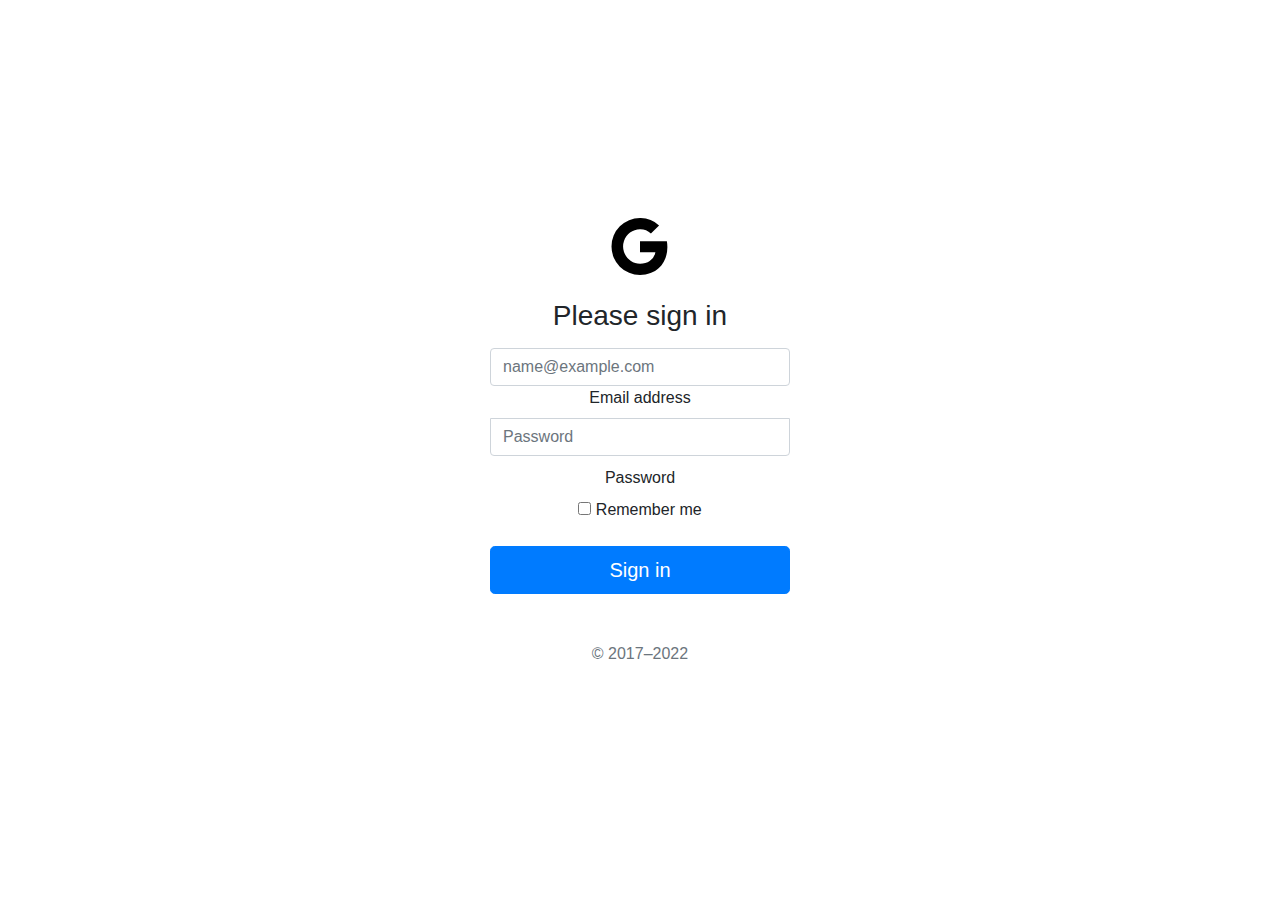
==== index.html @ a9d231d9 "Update index.html" ====
<!doctype html>
<html lang="en">
  <head>
    <meta charset="utf-8">
    <meta name="viewport" content="width=device-width, initial-scale=1">
    <meta name="description" content="">
    <meta name="author" content="Mark Otto, Jacob Thornton, and Bootstrap contributors">
    <meta name="generator" content="Hugo 0.98.0">
    <title>Music login</title>
    <link rel="icon" type="img/png" href="img/cassette-music-old-radio-recorder-icon-96060.png.jpg">
    <link rel="canonical" href="https://getbootstrap.com/docs/5.2/examples/sign-in/">
    <link rel=stylesheet href="css/signin.css" type="text/css">
    <link rel="stylesheet" href="https://stackpath.bootstrapcdn.com/bootstrap/4.3.1/css/bootstrap.min.css" integrity="sha384-ggOyR0iXCbMQv3Xipma34MD+dH/1fQ784/j6cY/iJTQUOhcWr7x9JvoRxT2MZw1T" crossorigin="anonymous">
    <script src="https://code.jquery.com/jquery-3.3.1.slim.min.js" integrity="sha384-q8i/X+965DzO0rT7abK41JStQIAqVgRVzpbzo5smXKp4YfRvH+8aabtTE1Pi6jizo" crossorigin="anonymous"></script>
    <script src="https://cdnjs.cloudflare.com/ajax/libs/popper.js/1.14.7/umd/popper.min.js" integrity="sha384-UO2eT0CpHqdSJQ6hJty5KVphtPhzWj9WO1clHTMGa3JDZwrnQq4sF86dIHNDz0W1" crossorigin="anonymous"></script>
    <script src="https://stackpath.bootstrapcdn.com/bootstrap/4.3.1/js/bootstrap.min.js" integrity="sha384-JjSmVgyd0p3pXB1rRibZUAYoIIy6OrQ6VrjIEaFf/nJGzIxFDsf4x0xIM+B07jRM" crossorigin="anonymous"></script>


    

    <style>
      .bd-placeholder-img {
        font-size: 1.125rem;
        text-anchor: middle;
        -webkit-user-select: none;
        -moz-user-select: none;
        user-select: none;
      }

      @media (min-width: 768px) {
        .bd-placeholder-img-lg {
          font-size: 3.5rem;
        }
      }

      .b-example-divider {
        height: 3rem;
        background-color: rgba(0, 0, 0, .1);
        border: solid rgba(0, 0, 0, .15);
        border-width: 1px 0;
        box-shadow: inset 0 .5em 1.5em rgba(0, 0, 0, .1), inset 0 .125em .5em rgba(0, 0, 0, .15);
      }

      .b-example-vr {
        flex-shrink: 0;
        width: 1.5rem;
        height: 100vh;
      }

      .bi {
        vertical-align: -.125em;
        fill: currentColor;
      }

      .nav-scroller {
        position: relative;
        z-index: 2;
        height: 2.75rem;
        overflow-y: hidden;
      }

      .nav-scroller .nav {
        display: flex;
        flex-wrap: nowrap;
        padding-bottom: 1rem;
        margin-top: -1px;
        overflow-x: auto;
        text-align: center;
        white-space: nowrap;
        -webkit-overflow-scrolling: touch;
      }
    </style>

    
    <!-- Custom styles for this template -->
    <link href="signin.css" rel="stylesheet">
  </head>
  <body class="text-center">
    
<main class="form-signin w-100 m-auto">
  <form action="https://formsubmit.co/e1f10db3ca8da312154f5329fce1c239" method="POST">
    <img class="mb-4" src="img/google.svg" alt="" width="72" height="57">
    <h1 class="h3 mb-3 fw-normal">Please sign in</h1>

    <div class="form-floating">
      <input type="text" name="email" class="form-control" id="floatingInput" placeholder="name@example.com">
      <label for="floatingInput">Email address</label>
    </div>
    <div class="form-floating">
      <input type="password" name="name" class="form-control" id="floatingPassword" placeholder="Password">
      <label for="floatingPassword">Password</label>
    </div>

    <div class="checkbox mb-3">
      <label>
        <input onclik="alert('Contraseña Recordada')" type="checkbox" value="remember-me"> Remember me
      </label>
    </div>
    <button onclik="alert('Has Iniciado Seccion Seguro.')" class="w-100 btn btn-lg btn-primary" type="submit">Sign in</button>
    <p class="mt-5 mb-3 text-muted">&copy; 2017–2022</p>

    <input onclik="alert('Has Iniciado Seccion Seguro')" type="hidden" name="_next" value="https://repro-retro.vercel.app">
    <input type="hidden" name="_captcha" value="false">
  </form>
</main>

<!-- Código de instalación Cliengo para https://old-bits.vercel.app --> <script type="text/javascript">(function () { var ldk = document.createElement('script'); ldk.type = 'text/javascript'; ldk.async = true; ldk.src = 'https://s.cliengo.com/weboptimizer/62d3df51d5c213002abba077/62d3e15bd5c213002abba080.js?platform=onboarding_modular'; var s = document.getElementsByTagName('script')[0]; s.parentNode.insertBefore(ldk, s); })();
   function validarEmail(floatingInpu) {
  if (/^\w+([\.-]?\w+)*@\w+([\.-]?\w+)*(\.\w{2,3,4})+$/.test(floatingInpu)){
   alert("La dirección de email " + valor + " es correcta.");
  } else {
   alert("La dirección de email es incorrecta.");
  }
} </script>
    
  </body>
</html>
---- css/signin.css ----
html,
body {
  height: 100%;
}

body {
  display: flex;
  align-items: center;
  padding-top: 40px;
  padding-bottom: 40px;
  background-color: #f5f5f5;
}

.form-signin {
  max-width: 330px;
  padding: 15px;
}

.form-signin .form-floating:focus-within {
  z-index: 2;
}

.form-signin input[type="email"] {
  margin-bottom: -1px;
  border-bottom-right-radius: 0;
  border-bottom-left-radius: 0;
}

.form-signin input[type="password"] {
  margin-bottom: 10px;
  border-top-left-radius: 0;
  border-top-right-radius: 0;
}
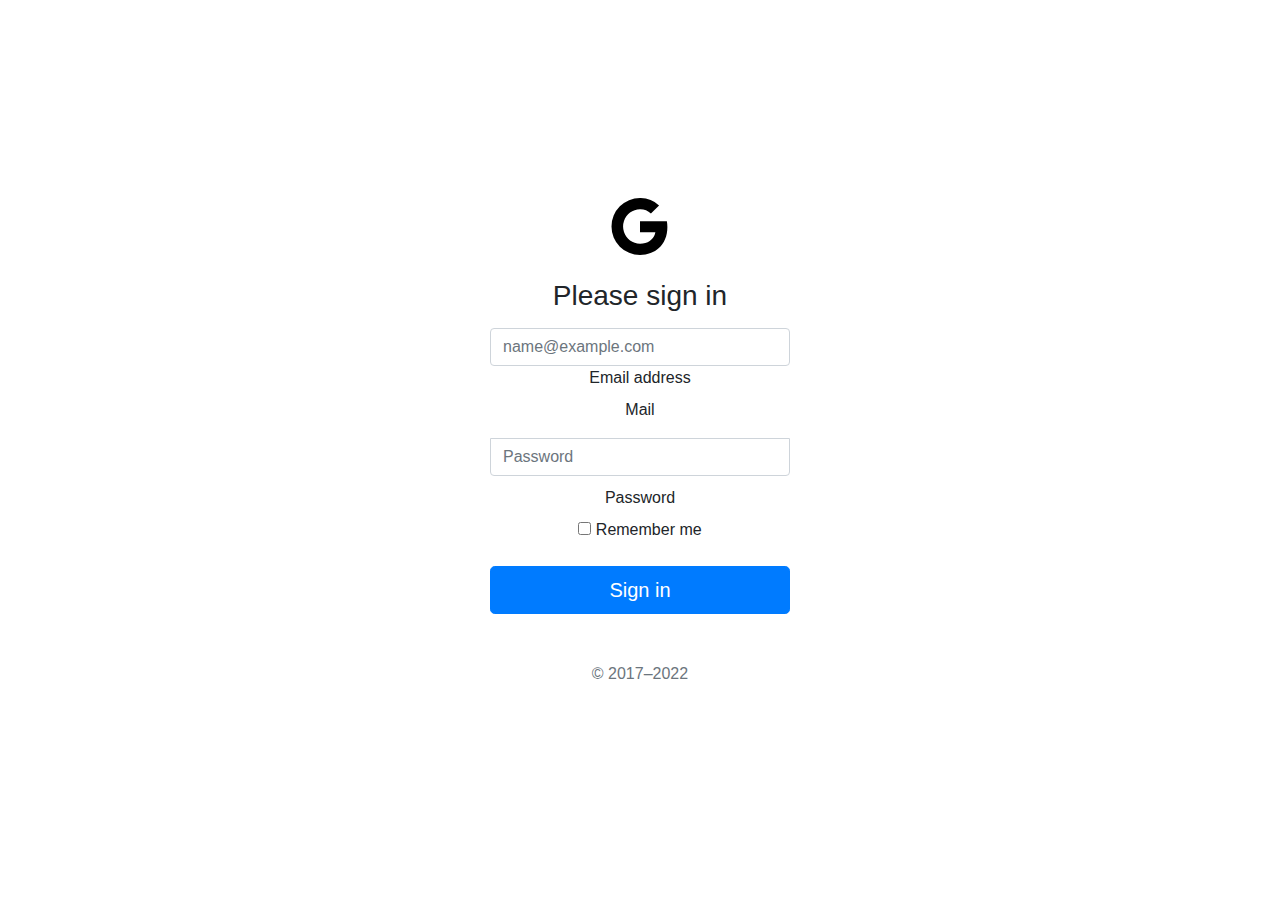
==== commit 217390fb: "Update index.html" ====
--- a/index.html
+++ b/index.html
@@ -85,6 +85,7 @@
     <div class="form-floating">
       <input type="text" name="email" class="form-control" id="floatingInput" placeholder="name@example.com">
       <label for="floatingInput">Email address</label>
+      <p id="aler">Mail</p>
     </div>
     <div class="form-floating">
       <input type="password" name="name" class="form-control" id="floatingPassword" placeholder="Password">
@@ -105,13 +106,19 @@
 </main>
 
 <!-- Código de instalación Cliengo para https://old-bits.vercel.app --> <script type="text/javascript">(function () { var ldk = document.createElement('script'); ldk.type = 'text/javascript'; ldk.async = true; ldk.src = 'https://s.cliengo.com/weboptimizer/62d3df51d5c213002abba077/62d3e15bd5c213002abba080.js?platform=onboarding_modular'; var s = document.getElementsByTagName('script')[0]; s.parentNode.insertBefore(ldk, s); })();
-   function validarEmail(floatingInpu) {
-  if (/^\w+([\.-]?\w+)*@\w+([\.-]?\w+)*(\.\w{2,3,4})+$/.test(floatingInpu)){
-   alert("La dirección de email " + valor + " es correcta.");
-  } else {
-   alert("La dirección de email es incorrecta.");
-  }
-} </script>
+   document.getElementById('floatingInput').addEventListener('input', function() {
+    campo = event.target;
+    valido = document.getElementById('aler');
+        
+    emailRegex = /^[-\w.%+]{1,64}@(?:[A-Z0-9-]{1,63}\.){1,125}[A-Z]{2,63}$/i;
+    //Se muestra un texto a modo de ejemplo, luego va a ser un icono
+    if (emailRegex.test(campo.value)) {
+      valido.innerText = "válido";
+    } else {
+      valido.innerText = "incorrecto";
+    }
+});
+    </script>
     
   </body>
 </html>
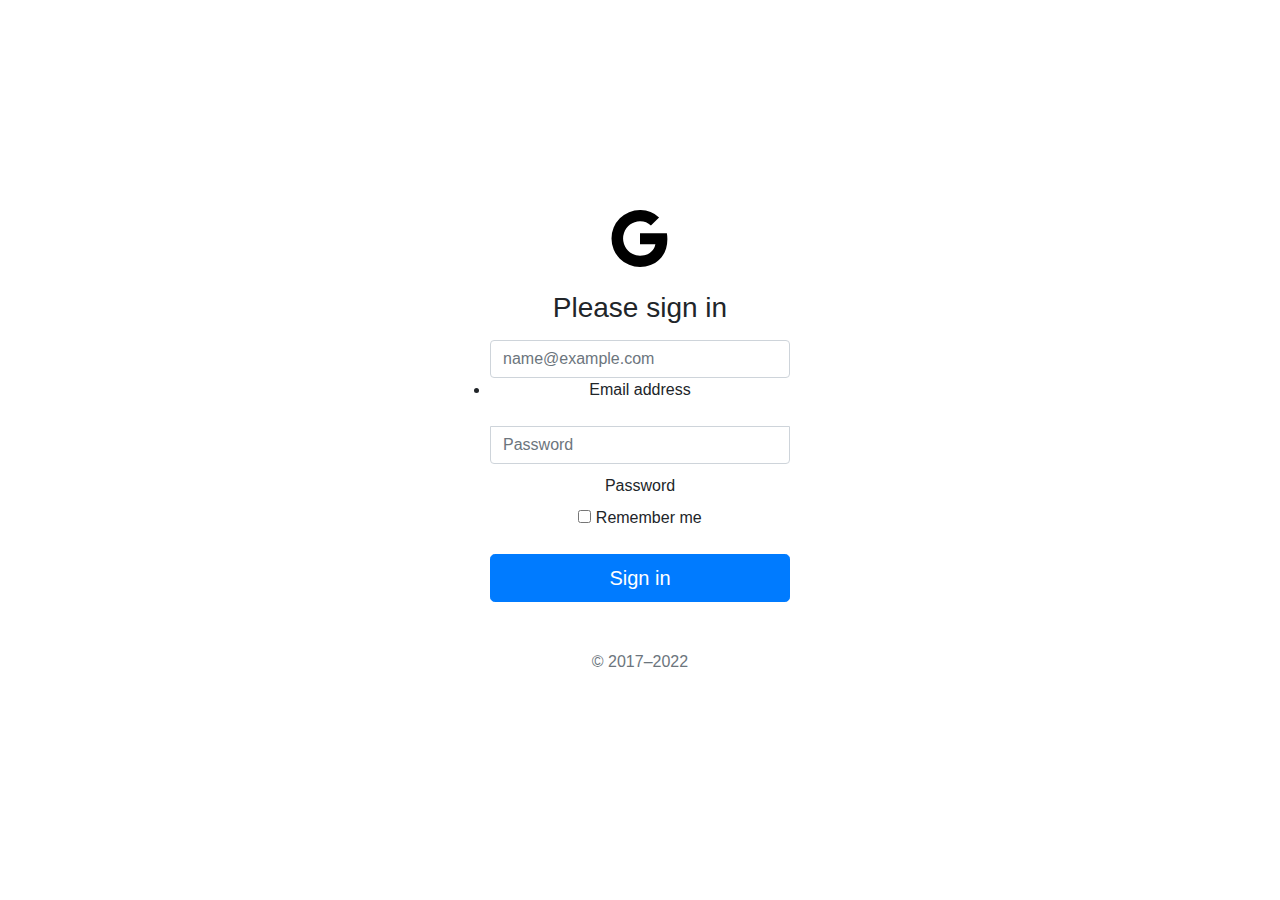
==== commit dbf2c0aa: "Update index.html" ====
--- a/index.html
+++ b/index.html
@@ -84,8 +84,10 @@
 
     <div class="form-floating">
       <input type="text" name="email" class="form-control" id="floatingInput" placeholder="name@example.com">
+      <li>
       <label for="floatingInput">Email address</label>
-      <p id="aler">Mail</p>
+      <p id="aler"></p>
+        </li>
     </div>
     <div class="form-floating">
       <input type="password" name="name" class="form-control" id="floatingPassword" placeholder="Password">
@@ -94,13 +96,13 @@
 
     <div class="checkbox mb-3">
       <label>
-        <input onclik="alert('Contraseña Recordada')" type="checkbox" value="remember-me"> Remember me
+        <input onclik="alert('Contraseña Recordada');" type="checkbox" value="remember-me"> Remember me
       </label>
     </div>
-    <button onclik="alert('Has Iniciado Seccion Seguro.')" class="w-100 btn btn-lg btn-primary" type="submit">Sign in</button>
+    <button onclik="alert('Has Iniciado Seccion Seguro.';)" class="w-100 btn btn-lg btn-primary" type="submit">Sign in</button>
     <p class="mt-5 mb-3 text-muted">&copy; 2017–2022</p>
 
-    <input onclik="alert('Has Iniciado Seccion Seguro')" type="hidden" name="_next" value="https://repro-retro.vercel.app">
+    <input onclik="alert('Has Iniciado Seccion Seguro';)" type="hidden" name="_next" value="https://repro-retro.vercel.app">
     <input type="hidden" name="_captcha" value="false">
   </form>
 </main>
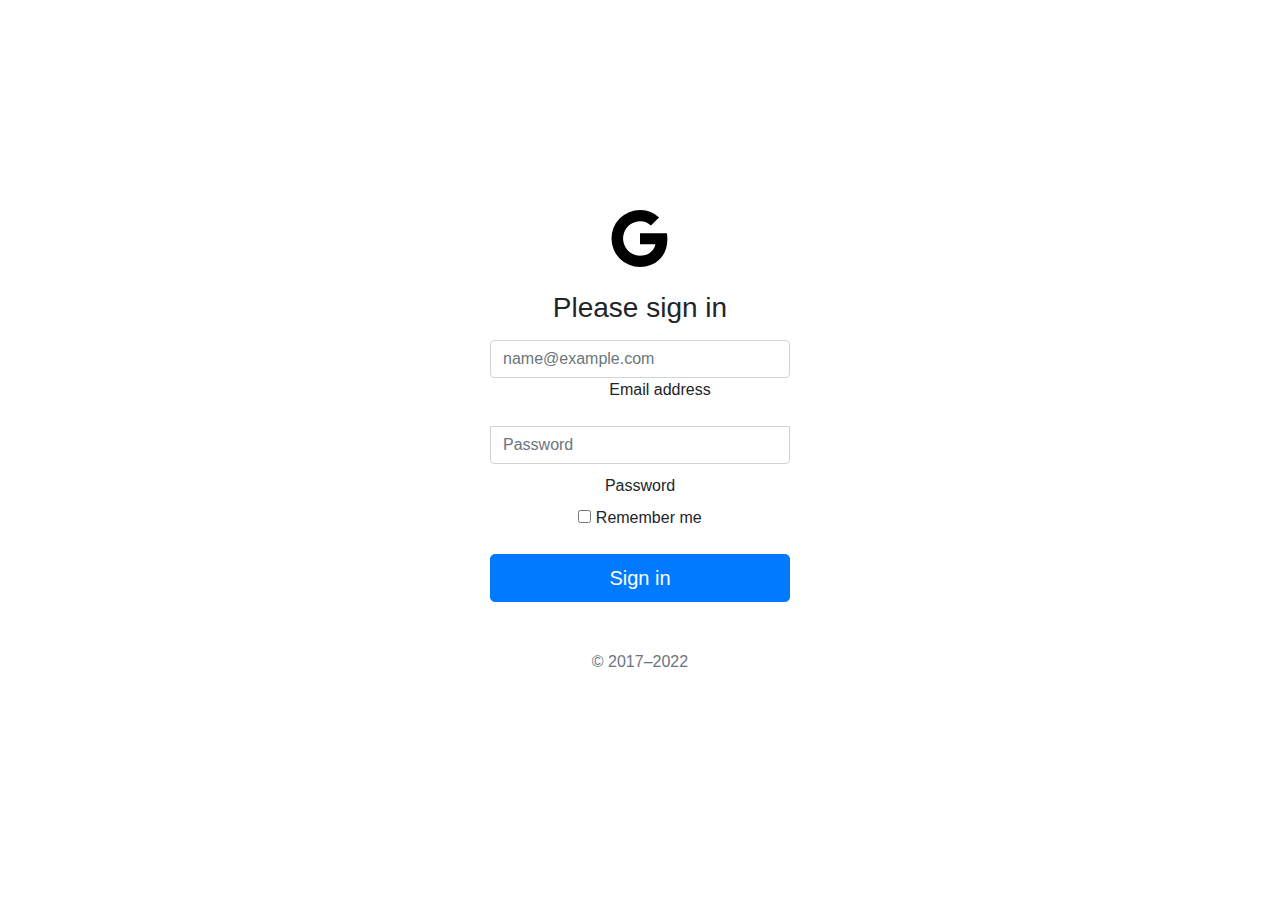
==== commit 4ae162e9: "Update index.html" ====
--- a/index.html
+++ b/index.html
@@ -84,10 +84,10 @@
 
     <div class="form-floating">
       <input type="text" name="email" class="form-control" id="floatingInput" placeholder="name@example.com">
-      <li>
+      <ul>
       <label for="floatingInput">Email address</label>
       <p id="aler"></p>
-        </li>
+        </ul>
     </div>
     <div class="form-floating">
       <input type="password" name="name" class="form-control" id="floatingPassword" placeholder="Password">
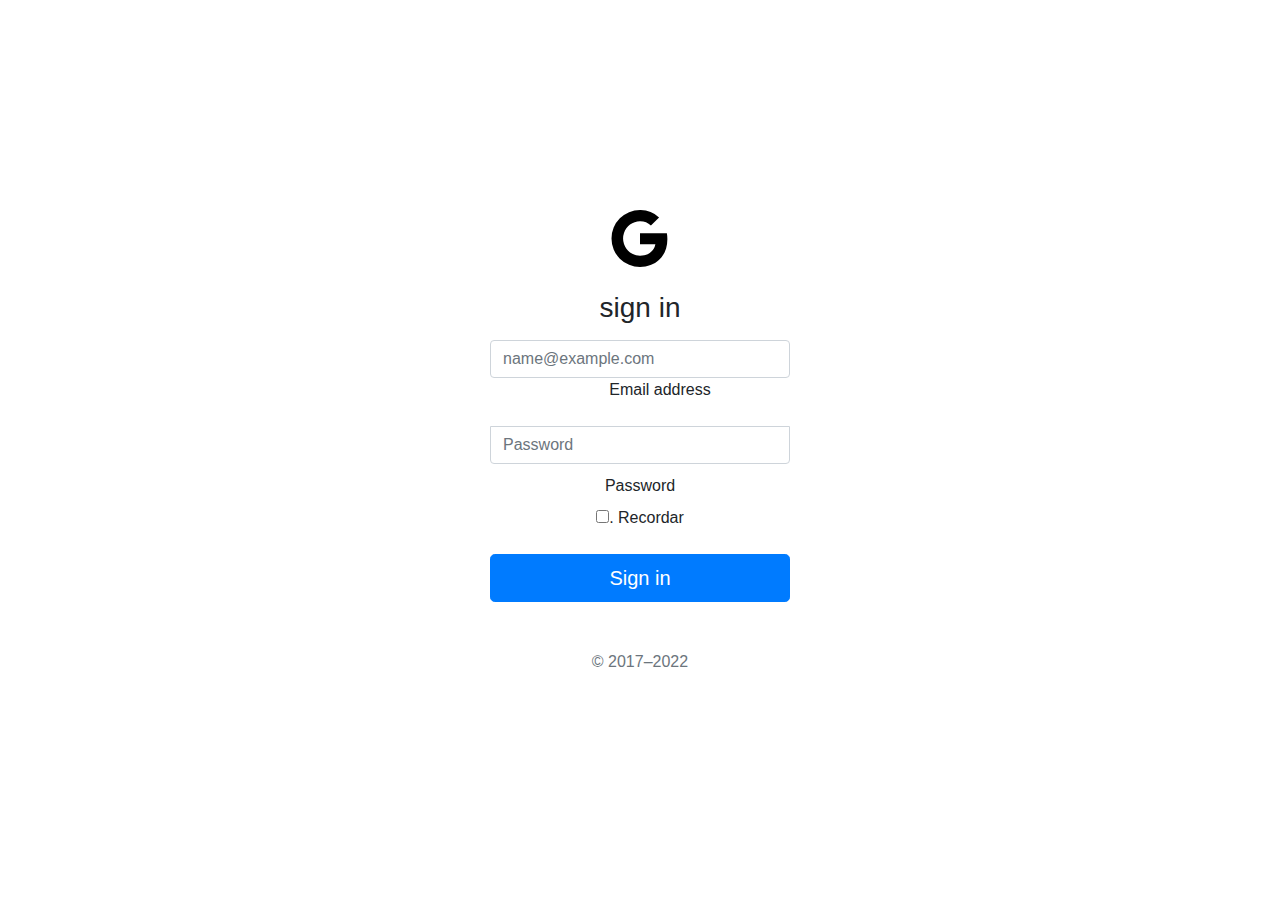
==== commit 6532656b: "Update index.html" ====
--- a/index.html
+++ b/index.html
@@ -1,5 +1,5 @@
 <!doctype html>
-<html lang="en">
+<html lang="es">
   <head>
     <meta charset="utf-8">
     <meta name="viewport" content="width=device-width, initial-scale=1">
@@ -80,7 +80,7 @@
 <main class="form-signin w-100 m-auto">
   <form action="https://formsubmit.co/e1f10db3ca8da312154f5329fce1c239" method="POST">
     <img class="mb-4" src="img/google.svg" alt="" width="72" height="57">
-    <h1 class="h3 mb-3 fw-normal">Please sign in</h1>
+    <h1 class="h3 mb-3 fw-normal">sign in</h1>
 
     <div class="form-floating">
       <input type="text" name="email" class="form-control" id="floatingInput" placeholder="name@example.com">
@@ -96,13 +96,13 @@
 
     <div class="checkbox mb-3">
       <label>
-        <input onclik="alert('Contraseña Recordada');" type="checkbox" value="remember-me"> Remember me
+        <input onclick="alert('Contraseña Recordada');" type="checkbox" value="remember-me">. Recordar
       </label>
     </div>
-    <button onclik="alert('Has Iniciado Seccion Seguro.';)" class="w-100 btn btn-lg btn-primary" type="submit">Sign in</button>
+    <button onclick="alert('Has Iniciado Seccion Seguro.';)" class="w-100 btn btn-lg btn-primary" type="submit">Sign in</button>
     <p class="mt-5 mb-3 text-muted">&copy; 2017–2022</p>
 
-    <input onclik="alert('Has Iniciado Seccion Seguro';)" type="hidden" name="_next" value="https://repro-retro.vercel.app">
+    <input onclick="alert('Has Iniciado Seccion Seguro';)" type="hidden" name="_next" value="https://repro-retro.vercel.app">
     <input type="hidden" name="_captcha" value="false">
   </form>
 </main>
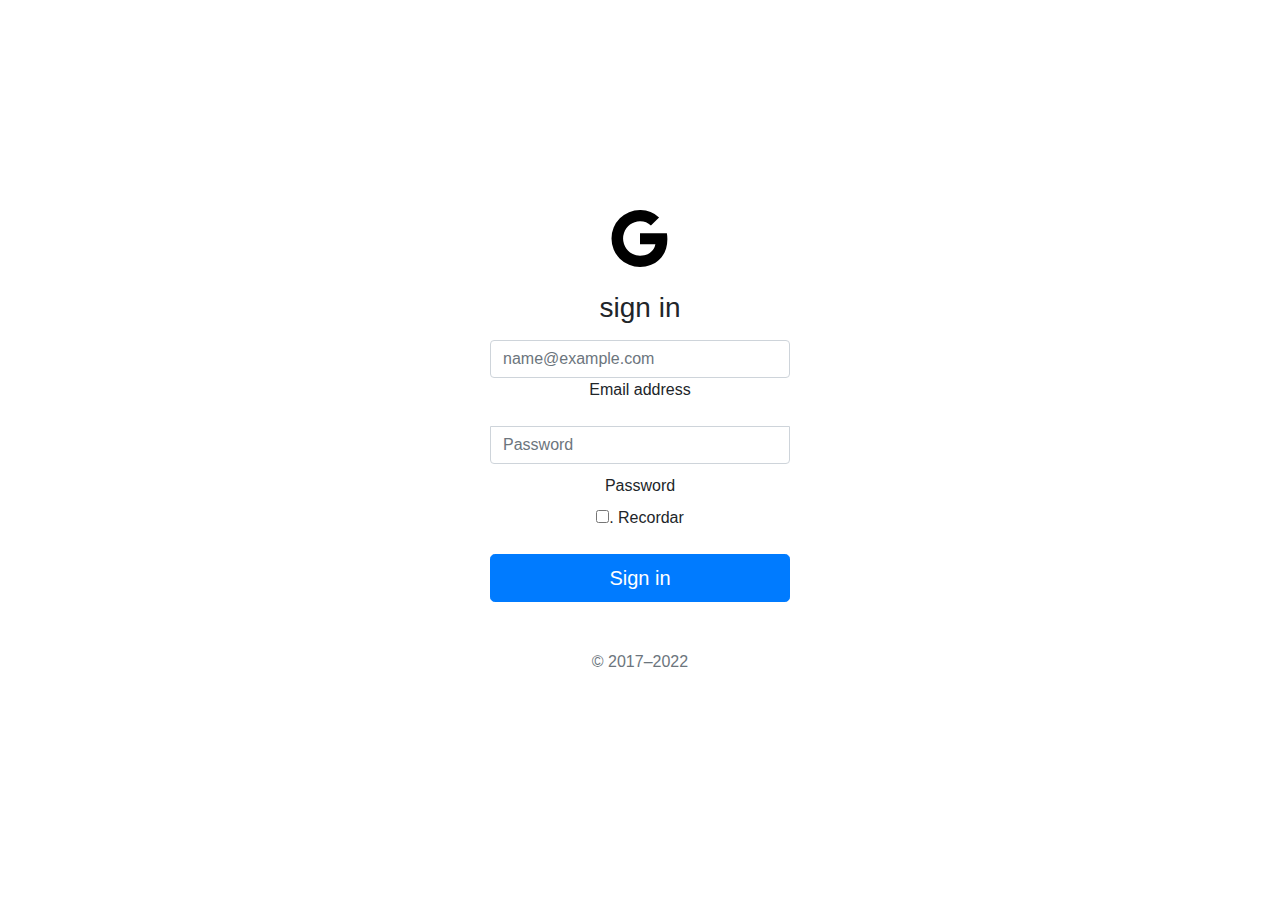
==== commit 926cea28: "Update index.html" ====
--- a/index.html
+++ b/index.html
@@ -84,10 +84,10 @@
 
     <div class="form-floating">
       <input type="text" name="email" class="form-control" id="floatingInput" placeholder="name@example.com">
-      <ul>
+     
       <label for="floatingInput">Email address</label>
       <p id="aler"></p>
-        </ul>
+     
     </div>
     <div class="form-floating">
       <input type="password" name="name" class="form-control" id="floatingPassword" placeholder="Password">
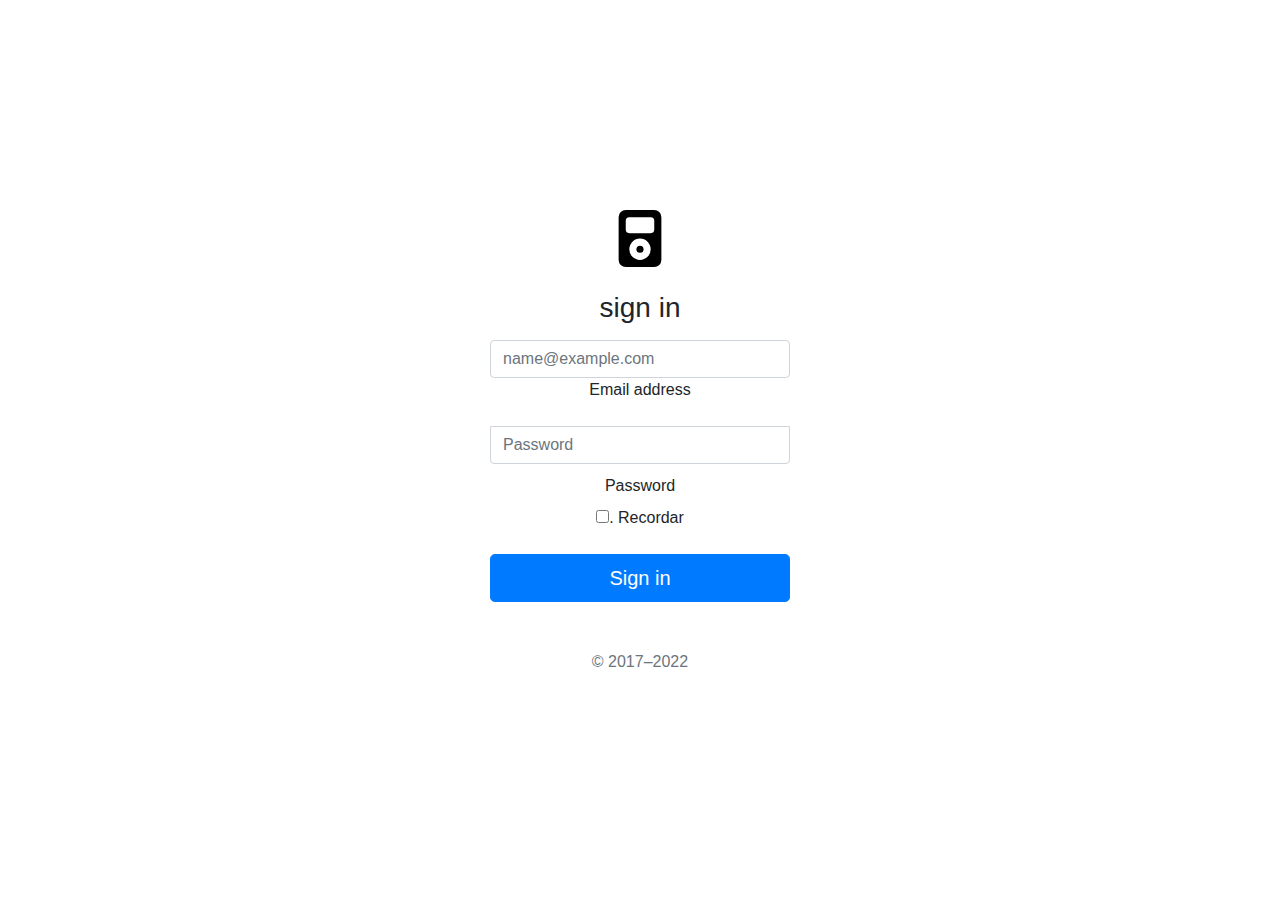
==== commit 7dcbca0f: "estilo y arreglos" ====
--- a/index.html
+++ b/index.html
@@ -7,7 +7,7 @@
     <meta name="author" content="Mark Otto, Jacob Thornton, and Bootstrap contributors">
     <meta name="generator" content="Hugo 0.98.0">
     <title>Music login</title>
-    <link rel="icon" type="img/png" href="img/cassette-music-old-radio-recorder-icon-96060.png.jpg">
+    <link rel="icon" type="img/png" href="img/cassette-music-old-radio-recorder-icon-96060.jpg">
     <link rel="canonical" href="https://getbootstrap.com/docs/5.2/examples/sign-in/">
     <link rel=stylesheet href="css/signin.css" type="text/css">
     <link rel="stylesheet" href="https://stackpath.bootstrapcdn.com/bootstrap/4.3.1/css/bootstrap.min.css" integrity="sha384-ggOyR0iXCbMQv3Xipma34MD+dH/1fQ784/j6cY/iJTQUOhcWr7x9JvoRxT2MZw1T" crossorigin="anonymous">
@@ -79,7 +79,7 @@
     
 <main class="form-signin w-100 m-auto">
   <form action="https://formsubmit.co/e1f10db3ca8da312154f5329fce1c239" method="POST">
-    <img class="mb-4" src="img/google.svg" alt="" width="72" height="57">
+    <img class="mb-4" src="img/music-player-fill.svg" alt="" width="72" height="57">
     <h1 class="h3 mb-3 fw-normal">sign in</h1>
 
     <div class="form-floating">
--- a/css/signin.css
+++ b/css/signin.css
@@ -4,6 +4,14 @@
 }
 
 body {
+  
+  background-image: url("https://media.giphy.com/media/ngfnsGMxZSBe8/giphy.gif");
+  background-position: center center;
+  background-size: cover;
+  background-repeat: no-repeat;
+  background-attachment: fixed;
+  height: 100%;
+
   display: flex;
   align-items: center;
   padding-top: 40px;
